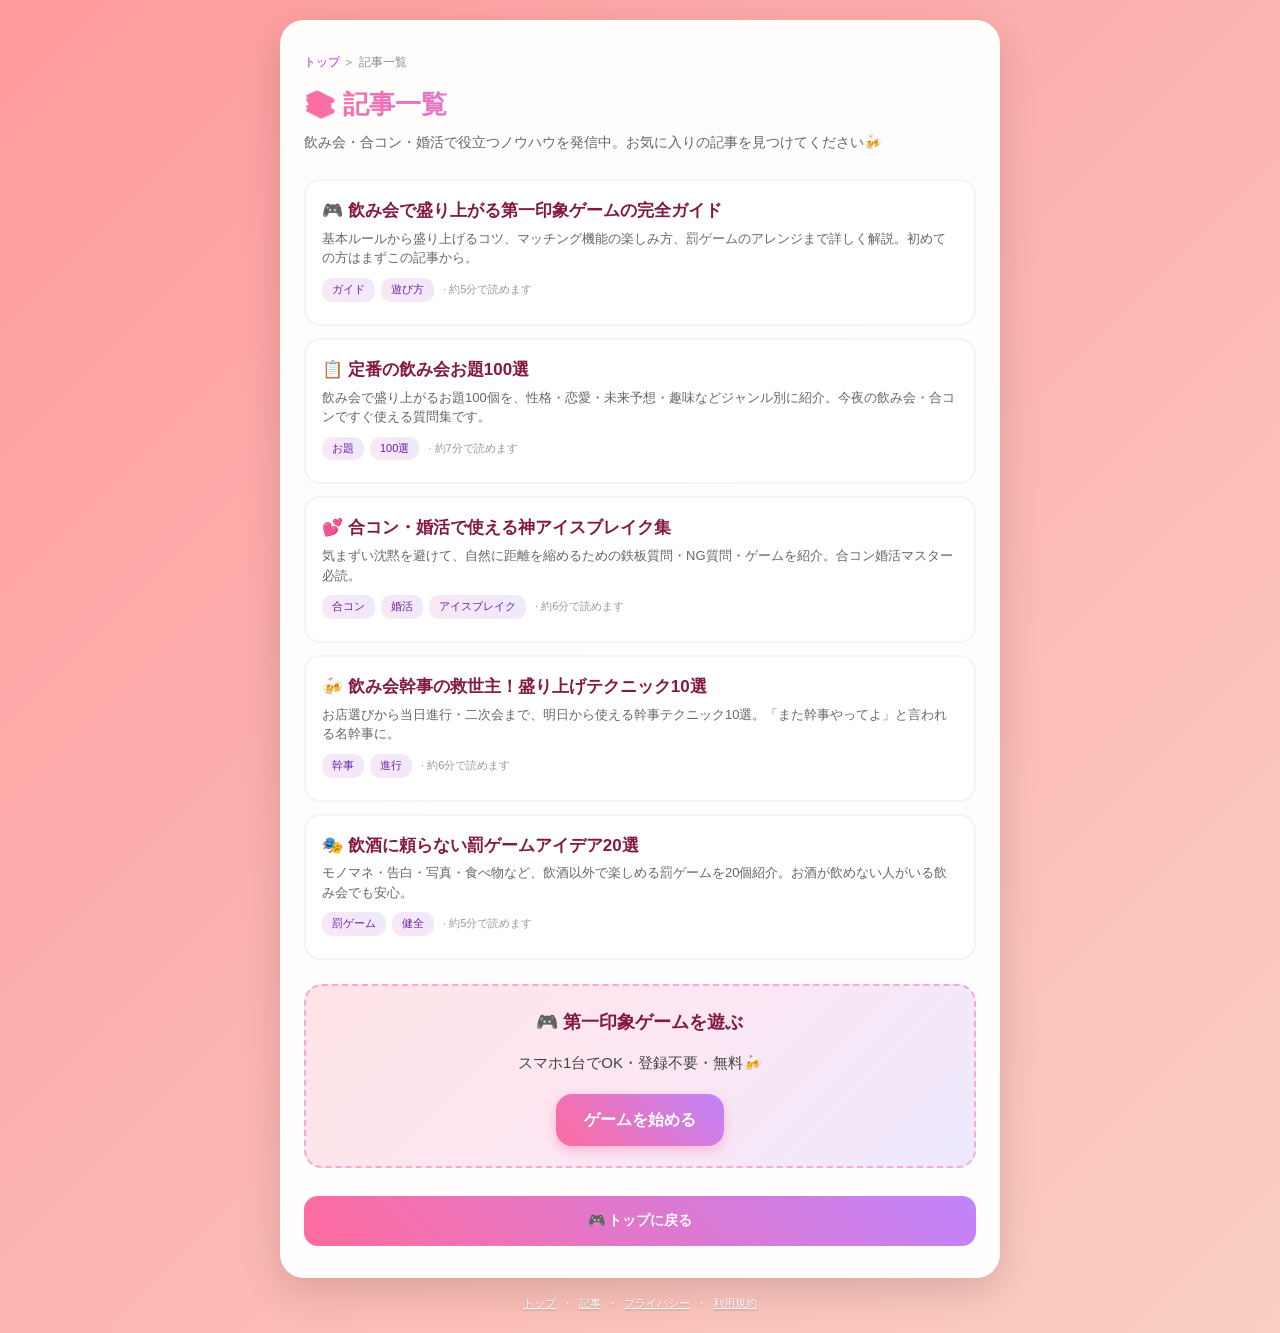
==== articles.html @ 57c0c6b6 "Add files via upload" ====
<!DOCTYPE html>
<html lang="ja">
<head>
<meta charset="UTF-8">
<meta name="viewport" content="width=device-width, initial-scale=1.0">
<title>記事一覧｜第一印象ゲーム｜飲み会・合コン情報まとめ</title>
<meta name="description" content="第一印象ゲーム公式の記事一覧。飲み会・合コン・婚活で使えるテクニック、お題集、罰ゲームアイデアなど、飲み会を盛り上げるノウハウを発信中。">
<link rel="stylesheet" href="article-style.css">
<style>
  .article-card {
    background: white;
    border-radius: 16px;
    padding: 18px 16px;
    margin-bottom: 12px;
    border: 2px solid #f3f4f6;
    transition: transform 0.15s, border-color 0.15s;
    text-decoration: none;
    display: block;
  }
  .article-card:hover {
    border-color: #c084fc;
    transform: translateY(-2px);
  }
  .article-card-title {
    font-size: 17px;
    color: #831843;
    font-weight: bold;
    margin-bottom: 6px;
    line-height: 1.4;
  }
  .article-card-desc {
    font-size: 13px;
    color: #666;
    line-height: 1.5;
  }
  .article-card-meta {
    margin-top: 10px;
    font-size: 11px;
    color: #999;
  }
</style>
</head>
<body>
<div class="container">

<div class="breadcrumb">
  <a href="index.html">トップ</a> ＞ 記事一覧
</div>

<h1>📚 記事一覧</h1>
<p style="color:#666;font-size:14px;margin-bottom:24px;">飲み会・合コン・婚活で役立つノウハウを発信中。お気に入りの記事を見つけてください🍻</p>

<a class="article-card" href="guide.html">
  <div class="article-card-title">🎮 飲み会で盛り上がる第一印象ゲームの完全ガイド</div>
  <div class="article-card-desc">基本ルールから盛り上げるコツ、マッチング機能の楽しみ方、罰ゲームのアレンジまで詳しく解説。初めての方はまずこの記事から。</div>
  <div class="article-card-meta">
    <span class="tag">ガイド</span><span class="tag">遊び方</span> · 約5分で読めます
  </div>
</a>

<a class="article-card" href="questions-100.html">
  <div class="article-card-title">📋 定番の飲み会お題100選</div>
  <div class="article-card-desc">飲み会で盛り上がるお題100個を、性格・恋愛・未来予想・趣味などジャンル別に紹介。今夜の飲み会・合コンですぐ使える質問集です。</div>
  <div class="article-card-meta">
    <span class="tag">お題</span><span class="tag">100選</span> · 約7分で読めます
  </div>
</a>

<a class="article-card" href="icebreak.html">
  <div class="article-card-title">💕 合コン・婚活で使える神アイスブレイク集</div>
  <div class="article-card-desc">気まずい沈黙を避けて、自然に距離を縮めるための鉄板質問・NG質問・ゲームを紹介。合コン婚活マスター必読。</div>
  <div class="article-card-meta">
    <span class="tag">合コン</span><span class="tag">婚活</span><span class="tag">アイスブレイク</span> · 約6分で読めます
  </div>
</a>

<a class="article-card" href="kanji.html">
  <div class="article-card-title">🍻 飲み会幹事の救世主！盛り上げテクニック10選</div>
  <div class="article-card-desc">お店選びから当日進行・二次会まで、明日から使える幹事テクニック10選。「また幹事やってよ」と言われる名幹事に。</div>
  <div class="article-card-meta">
    <span class="tag">幹事</span><span class="tag">進行</span> · 約6分で読めます
  </div>
</a>

<a class="article-card" href="punishment.html">
  <div class="article-card-title">🎭 飲酒に頼らない罰ゲームアイデア20選</div>
  <div class="article-card-desc">モノマネ・告白・写真・食べ物など、飲酒以外で楽しめる罰ゲームを20個紹介。お酒が飲めない人がいる飲み会でも安心。</div>
  <div class="article-card-meta">
    <span class="tag">罰ゲーム</span><span class="tag">健全</span> · 約5分で読めます
  </div>
</a>

<div class="cta-box">
  <div class="cta-title">🎮 第一印象ゲームを遊ぶ</div>
  <p style="margin-bottom:12px;">スマホ1台でOK・登録不要・無料🍻</p>
  <a class="cta-btn" href="index.html">ゲームを始める</a>
</div>

<div class="back-row">
  <a class="back-btn primary" href="index.html">🎮 トップに戻る</a>
</div>

</div>

<div class="footer-mini">
  <a href="index.html">トップ</a>・<a href="articles.html">記事</a>・<a href="privacy.html">プライバシー</a>・<a href="terms.html">利用規約</a>
</div>

</body>
</html>
---- article-style.css ----
* { box-sizing: border-box; margin: 0; padding: 0; }
body {
  font-family: 'Hiragino Maru Gothic ProN', 'Yu Gothic', 'Meiryo', sans-serif;
  background: linear-gradient(135deg, #ff9a9e 0%, #fad0c4 25%, #fbc2eb 50%, #a18cd1 75%, #84fab0 100%);
  background-size: 400% 400%;
  animation: bgShift 12s ease infinite;
  min-height: 100vh;
  color: #333;
  padding: 20px 16px;
  line-height: 1.8;
}
@keyframes bgShift {
  0%,100% { background-position: 0% 50%; }
  50% { background-position: 100% 50%; }
}
.container {
  max-width: 720px;
  margin: 0 auto;
  background: rgba(255,255,255,0.97);
  border-radius: 24px;
  padding: 32px 24px;
  box-shadow: 0 12px 40px rgba(0,0,0,0.15);
}
.breadcrumb {
  font-size: 12px;
  color: #888;
  margin-bottom: 12px;
}
.breadcrumb a { color: #c026d3; text-decoration: none; }
h1 {
  font-size: 26px;
  background: linear-gradient(45deg, #ff6b9d, #c084fc, #60a5fa);
  -webkit-background-clip: text;
  background-clip: text;
  -webkit-text-fill-color: transparent;
  margin-bottom: 8px;
  font-weight: 900;
  line-height: 1.4;
}
.meta {
  color: #888;
  font-size: 12px;
  margin-bottom: 20px;
  border-bottom: 1px solid #f3f4f6;
  padding-bottom: 16px;
}
h2 {
  font-size: 20px;
  color: #6b21a8;
  margin: 28px 0 12px;
  padding-left: 14px;
  border-left: 5px solid #c084fc;
  line-height: 1.5;
}
h3 {
  font-size: 17px;
  color: #be185d;
  margin: 20px 0 8px;
}
p {
  font-size: 15px;
  color: #444;
  margin-bottom: 14px;
}
ul, ol {
  padding-left: 24px;
  margin-bottom: 16px;
}
li {
  font-size: 15px;
  color: #444;
  margin-bottom: 6px;
}
a {
  color: #c026d3;
}
strong {
  color: #831843;
}
.cta-box {
  background: linear-gradient(135deg, #ffe4e6, #fce7f3, #ede9fe);
  border-radius: 18px;
  padding: 20px;
  margin: 24px 0;
  text-align: center;
  border: 2px dashed #f9a8d4;
}
.cta-title {
  font-size: 18px;
  font-weight: bold;
  color: #831843;
  margin-bottom: 10px;
}
.cta-btn {
  display: inline-block;
  background: linear-gradient(45deg, #ff6b9d, #c084fc);
  color: white;
  padding: 12px 28px;
  border-radius: 16px;
  text-decoration: none;
  font-weight: bold;
  margin-top: 6px;
  box-shadow: 0 4px 12px rgba(255,107,157,0.4);
}
.note-box {
  background: #fef3c7;
  border-radius: 12px;
  padding: 14px 16px;
  margin: 16px 0;
  border-left: 4px solid #f59e0b;
  font-size: 14px;
}
.alert-box {
  background: linear-gradient(90deg, #fee2e2, #fecaca);
  border-radius: 12px;
  padding: 14px 16px;
  margin: 16px 0;
  border-left: 4px solid #dc2626;
  color: #991b1b;
  font-size: 14px;
}
.related {
  background: #f9fafb;
  border-radius: 16px;
  padding: 20px 16px;
  margin: 28px 0;
}
.related-title {
  font-size: 15px;
  font-weight: bold;
  color: #6b21a8;
  margin-bottom: 12px;
}
.related ul { padding-left: 0; list-style: none; }
.related li {
  margin-bottom: 8px;
  padding: 10px 14px;
  background: white;
  border-radius: 10px;
  border: 1px solid #e5e7eb;
}
.related a { text-decoration: none; color: #4c1d95; font-weight: bold; font-size: 14px; }
.back-row {
  display: flex;
  gap: 8px;
  margin-top: 28px;
  flex-wrap: wrap;
}
.back-btn {
  flex: 1;
  display: inline-block;
  text-align: center;
  padding: 12px 16px;
  border-radius: 14px;
  text-decoration: none;
  font-weight: bold;
  font-size: 14px;
  min-width: 130px;
}
.back-btn.primary {
  background: linear-gradient(45deg, #ff6b9d, #c084fc);
  color: white;
}
.back-btn.secondary {
  background: #e5e7eb;
  color: #374151;
}
.footer-mini {
  text-align: center;
  color: rgba(255,255,255,0.85);
  font-size: 11px;
  margin-top: 16px;
  text-shadow: 0 1px 2px rgba(0,0,0,0.2);
}
.footer-mini a {
  color: rgba(255,255,255,0.95);
  margin: 0 6px;
  text-decoration: underline;
}
.tag {
  display: inline-block;
  background: linear-gradient(45deg, #fce7f3, #ede9fe);
  padding: 2px 10px;
  border-radius: 10px;
  font-size: 11px;
  color: #6b21a8;
  margin-right: 6px;
  margin-bottom: 4px;
}
table {
  width: 100%;
  border-collapse: collapse;
  margin: 16px 0;
  font-size: 14px;
}
th, td {
  padding: 10px;
  text-align: left;
  border-bottom: 1px solid #f3f4f6;
}
th {
  background: #f9fafb;
  color: #6b21a8;
  font-weight: bold;
}
.toc {
  background: #f9fafb;
  border-radius: 14px;
  padding: 16px 20px;
  margin: 16px 0 24px;
  border: 1px solid #e5e7eb;
}
.toc-title {
  font-size: 13px;
  font-weight: bold;
  color: #6b21a8;
  margin-bottom: 8px;
}
.toc ol { padding-left: 20px; margin: 0; }
.toc li { font-size: 13px; margin-bottom: 4px; }
.toc a { color: #4c1d95; text-decoration: none; }
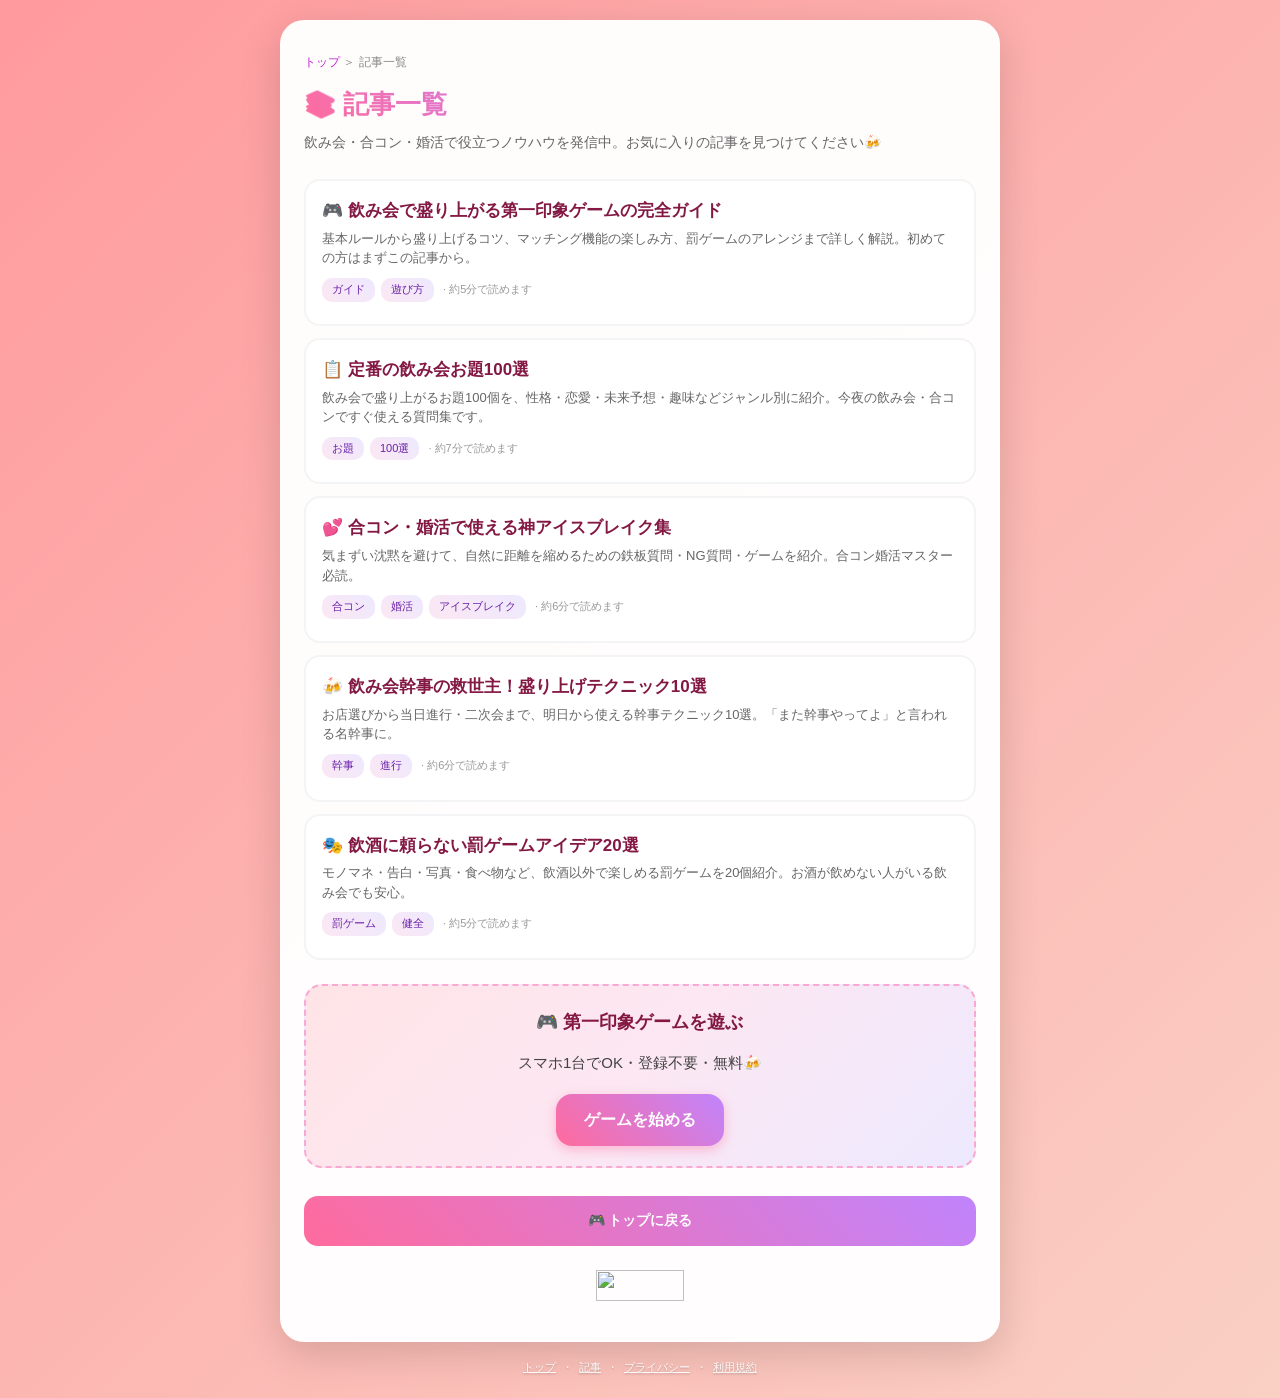
==== commit 210dced7: "Add files via upload" ====
--- a/articles.html
+++ b/articles.html
@@ -100,6 +100,10 @@
   <a class="back-btn primary" href="index.html">🎮 トップに戻る</a>
 </div>
 
+<div style="text-align:center;margin-top:24px;">
+  <a href="//af.moshimo.com/af/c/click?a_id=5545151&p_id=54&pc_id=54&pl_id=616" rel="nofollow" referrerpolicy="no-referrer-when-downgrade" attributionsrc><img src="//image.moshimo.com/af-img/0032/000000000616.gif" width="88" height="31" style="border:none;"></a><img src="//i.moshimo.com/af/i/impression?a_id=5545151&p_id=54&pc_id=54&pl_id=616" width="1" height="1" style="border:none;" loading="lazy">
+</div>
+
 </div>
 
 <div class="footer-mini">
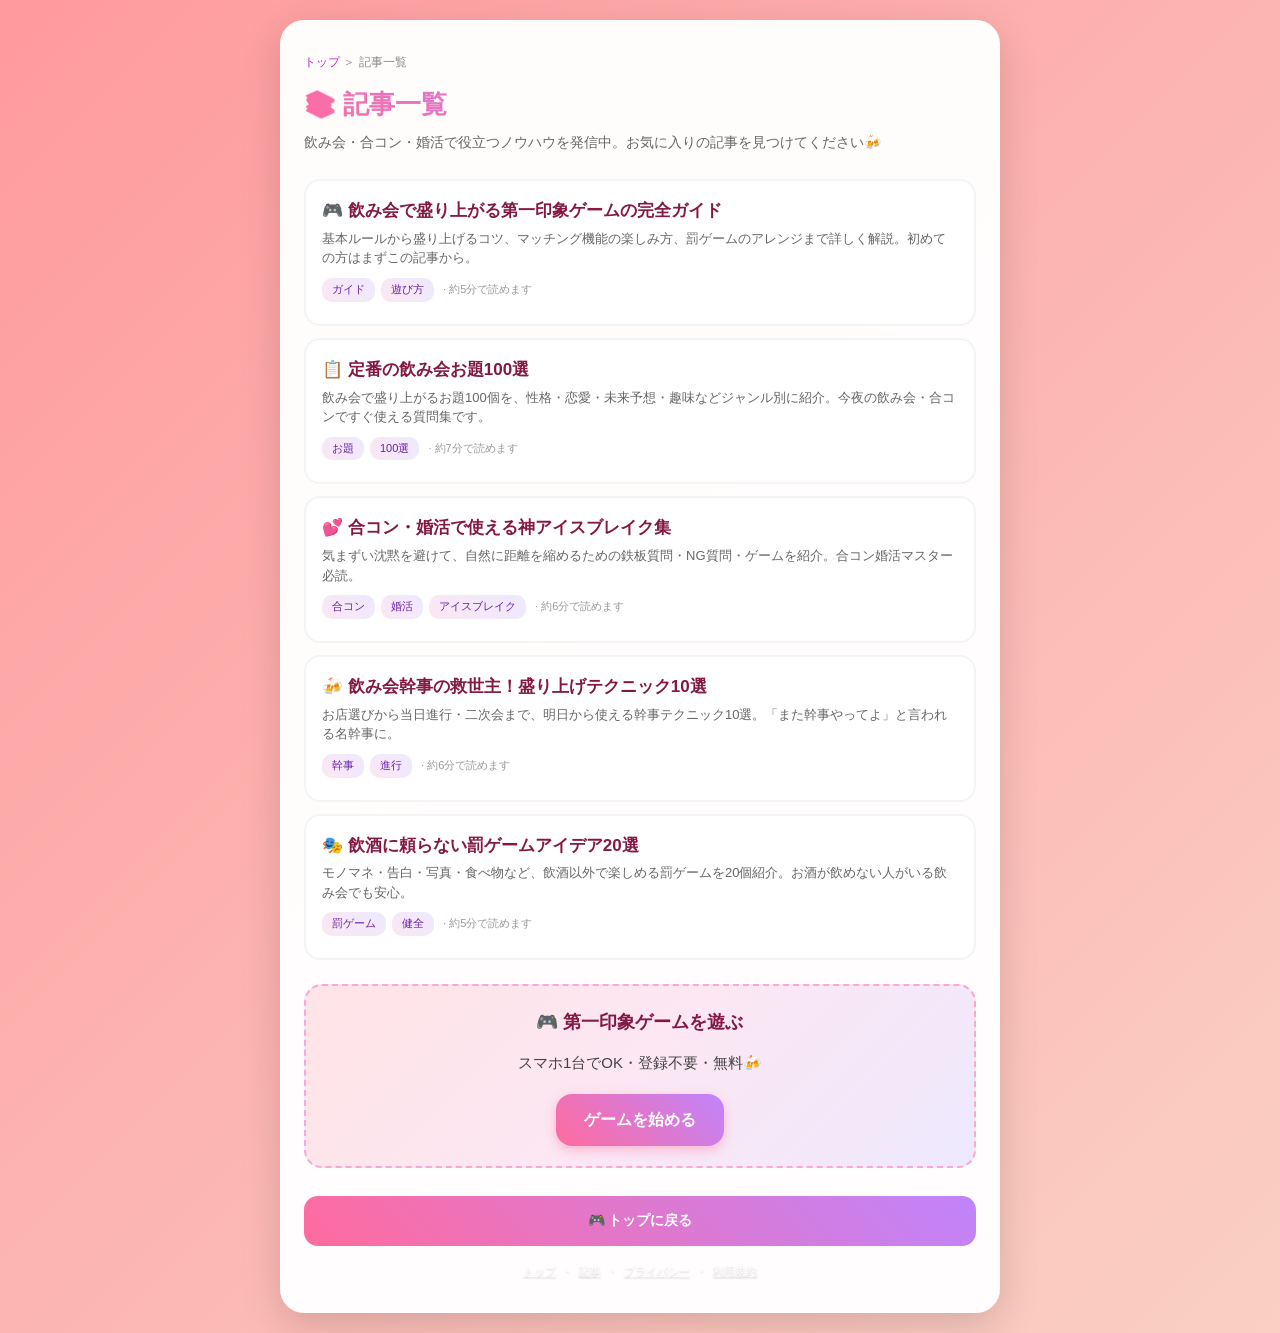
==== commit f6bdab21: "Update articles.html" ====
--- a/articles.html
+++ b/articles.html
@@ -100,12 +100,6 @@
   <a class="back-btn primary" href="index.html">🎮 トップに戻る</a>
 </div>
 
-<div style="text-align:center;margin-top:24px;">
-  <a href="//af.moshimo.com/af/c/click?a_id=5545151&p_id=54&pc_id=54&pl_id=616" rel="nofollow" referrerpolicy="no-referrer-when-downgrade" attributionsrc><img src="//image.moshimo.com/af-img/0032/000000000616.gif" width="88" height="31" style="border:none;"></a><img src="//i.moshimo.com/af/i/impression?a_id=5545151&p_id=54&pc_id=54&pl_id=616" width="1" height="1" style="border:none;" loading="lazy">
-</div>
-
-</div>
-
 <div class="footer-mini">
   <a href="index.html">トップ</a>・<a href="articles.html">記事</a>・<a href="privacy.html">プライバシー</a>・<a href="terms.html">利用規約</a>
 </div>
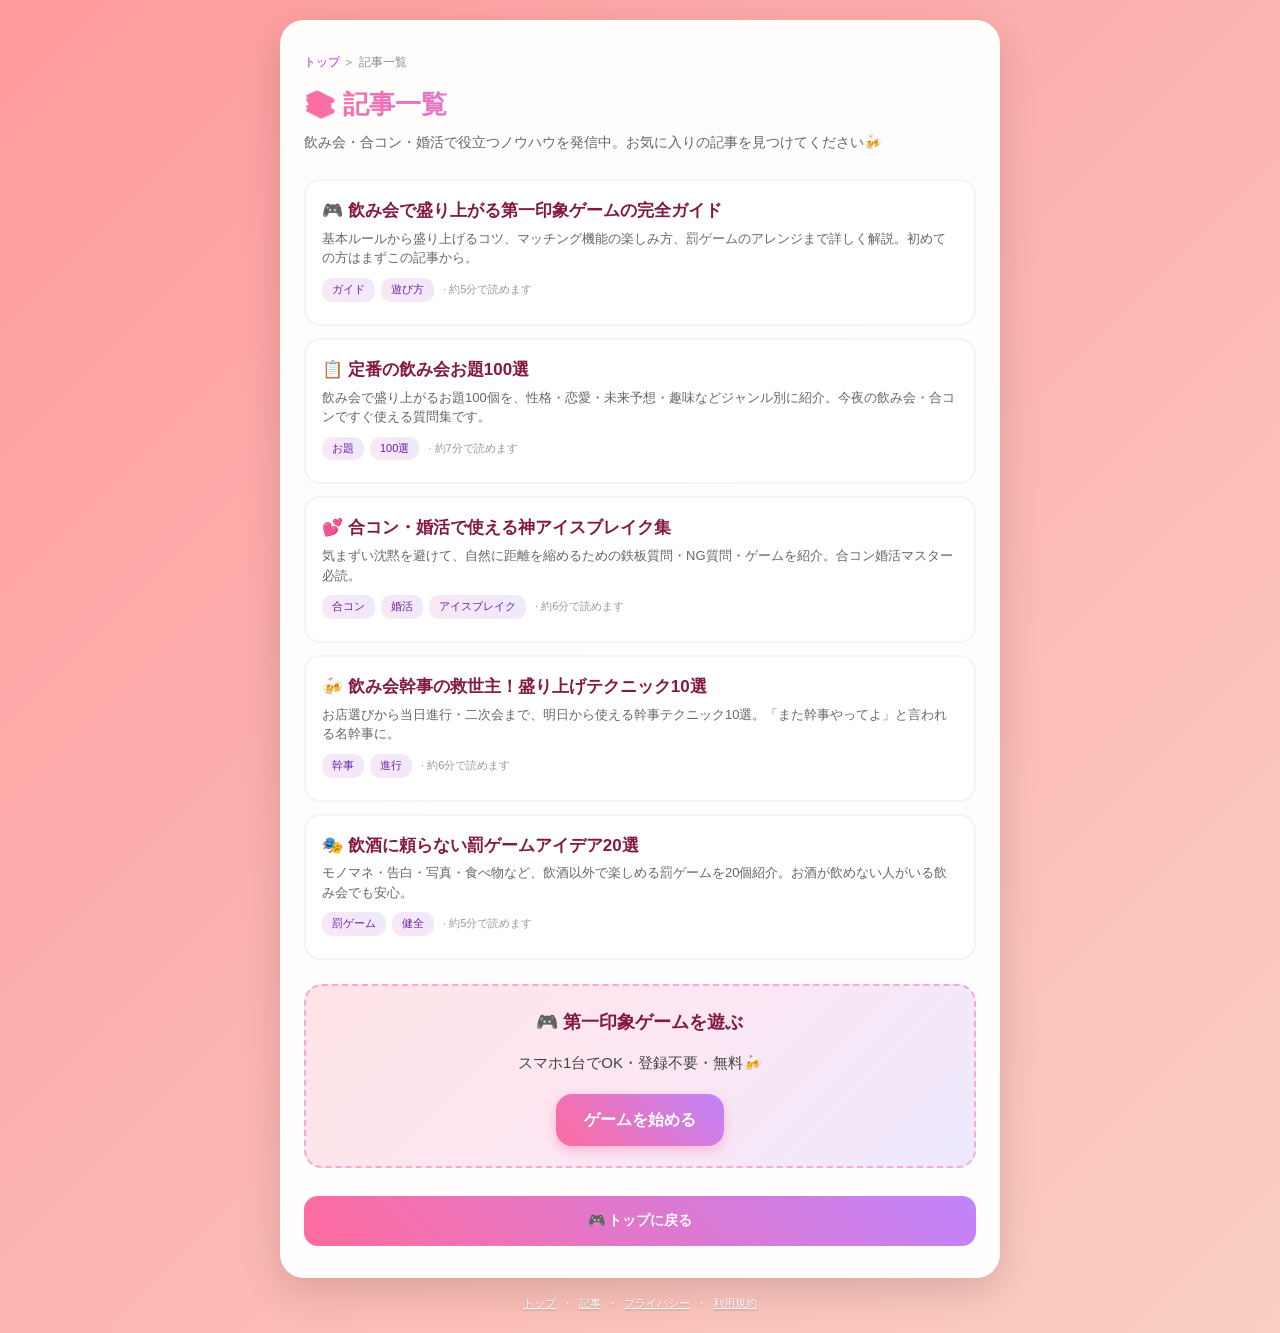
==== commit 8af35d54: "Update articles.html" ====
--- a/articles.html
+++ b/articles.html
@@ -100,6 +100,9 @@
   <a class="back-btn primary" href="index.html">🎮 トップに戻る</a>
 </div>
 
+ 
+</div>  
+  
 <div class="footer-mini">
   <a href="index.html">トップ</a>・<a href="articles.html">記事</a>・<a href="privacy.html">プライバシー</a>・<a href="terms.html">利用規約</a>
 </div>
